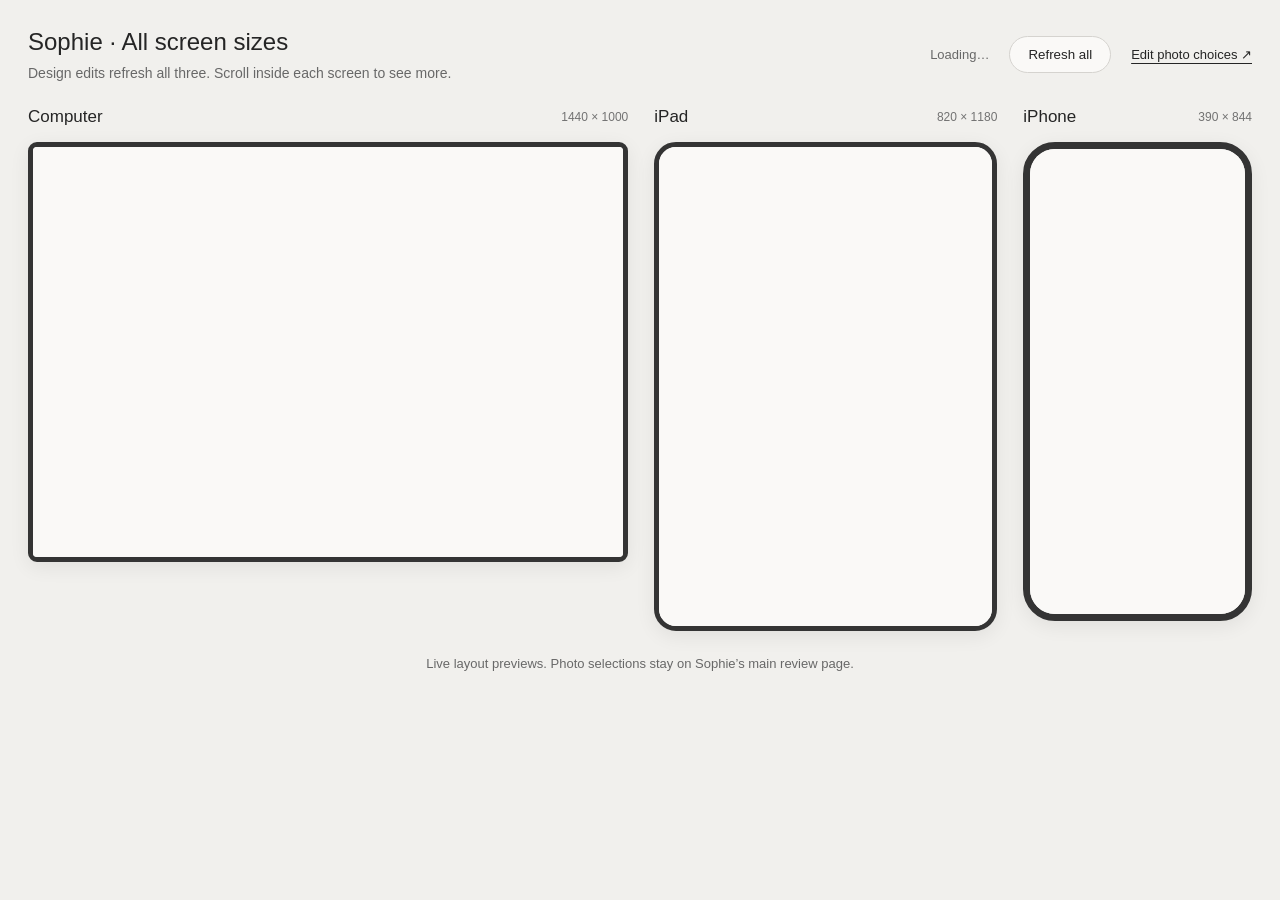
==== preview.html @ fbcd8a3f "Refine mobile photo review and add live device previews (v1.0.1)" ====
<!doctype html>
<html lang="en">
<head><meta charset="utf-8"><meta name="viewport" content="width=device-width,initial-scale=1"><title>Sophie · All screen sizes</title><link rel="stylesheet" href="/preview.css"></head>
<body>
<header><div><h1>Sophie · All screen sizes</h1><p>Design edits refresh all three. Scroll inside each screen to see more.</p></div><div class="controls"><span id="preview-status" role="status">Loading…</span><button id="refresh" type="button">Refresh all</button><a href="http://127.0.0.1:4188/" target="_blank" rel="noopener">Edit photo choices ↗</a></div></header>
<main>
<section class="device desktop"><h2>Computer <span>1440 × 1000</span></h2><div class="screen"><iframe title="Computer preview" data-width="1440" data-height="1000"></iframe></div></section>
<section class="device tablet"><h2>iPad <span>820 × 1180</span></h2><div class="screen"><iframe title="iPad preview" data-width="820" data-height="1180"></iframe></div></section>
<section class="device phone"><h2>iPhone <span>390 × 844</span></h2><div class="screen"><iframe title="iPhone preview" data-width="390" data-height="844"></iframe></div></section>
</main>
<footer>Live layout previews. Photo selections stay on Sophie’s main review page.</footer>
<script src="/preview.js"></script>
</body></html>
---- preview.css ----
*{box-sizing:border-box}body{margin:0;padding:28px;font-family:Arial,sans-serif;background:#f1f0ed;color:#252525}header{display:flex;align-items:center;justify-content:space-between;gap:24px;margin-bottom:26px}h1{font-size:24px;margin:0 0 9px;font-weight:500}p{margin:0;color:#686868;font-size:14px}.controls{display:flex;align-items:center;gap:20px;font-size:13px}.controls span{color:#686868}button,a{color:inherit}button{border:1px solid #d5d3cf;background:#faf9f7;border-radius:24px;padding:10px 18px;cursor:pointer}a{text-underline-offset:4px}main{display:grid;grid-template-columns:2.1fr 1.2fr .8fr;gap:26px;align-items:start}h2{font-size:17px;font-weight:500;display:flex;justify-content:space-between;gap:12px;margin:0 0 15px}h2 span{font-size:12px;color:#727272;align-self:center}.screen{position:relative;overflow:hidden;background:#faf9f7;box-shadow:0 5px 20px #00000012;border:5px solid #343434;border-radius:20px}.desktop .screen{border-radius:9px}.tablet .screen{border-radius:22px}.phone .screen{border-radius:32px;border-width:7px}iframe{position:absolute;top:0;left:0;border:0;transform-origin:top left;background:#faf9f7}footer{color:#686868;font-size:13px;margin-top:25px;text-align:center}@media(max-width:900px){body{padding:20px}header,main,footer{min-width:1000px}}
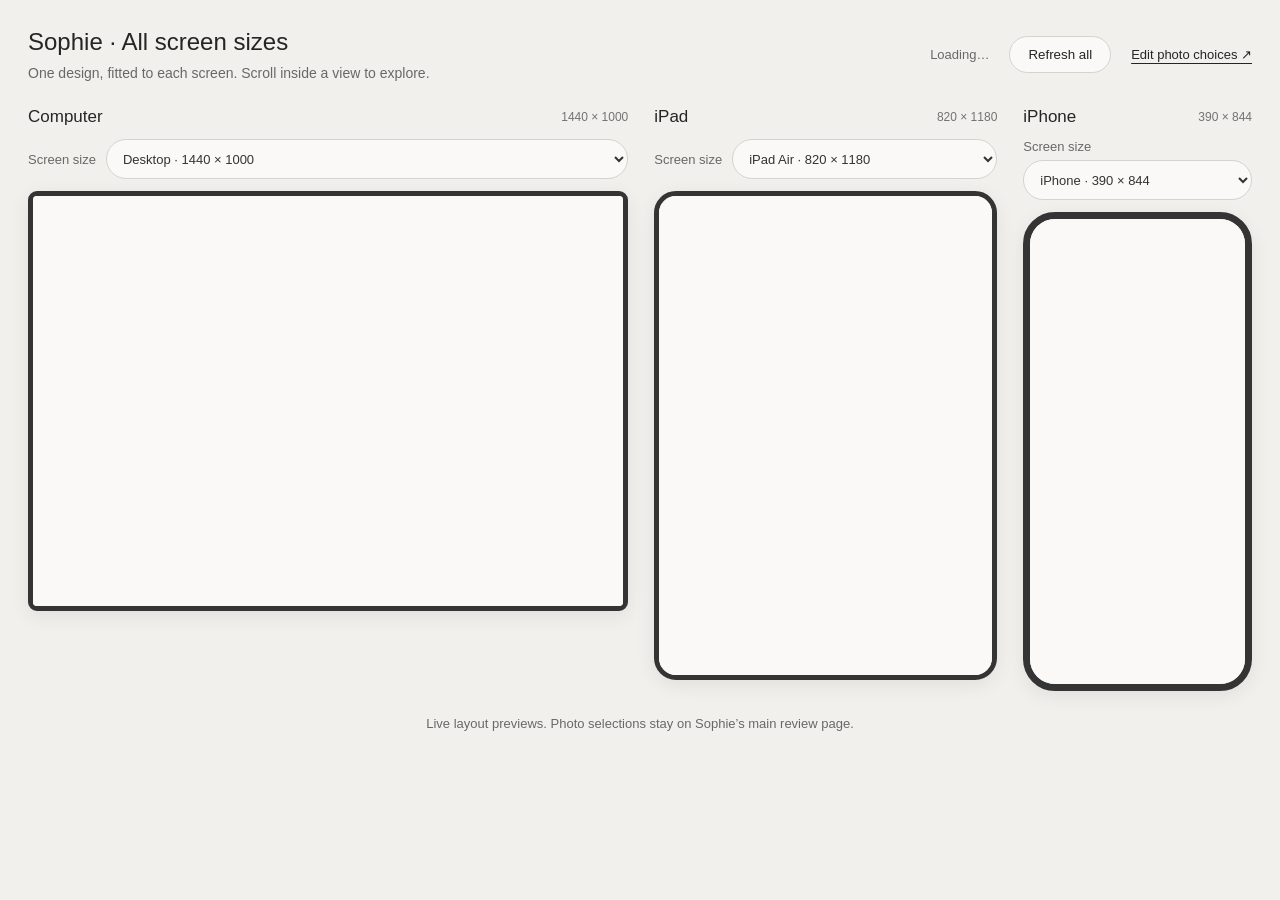
==== commit d1e97b0d: "Siam 69 Lord · Sophie's V2: responsive photo review" ====
--- a/preview.html
+++ b/preview.html
@@ -2,11 +2,11 @@
 <html lang="en">
 <head><meta charset="utf-8"><meta name="viewport" content="width=device-width,initial-scale=1"><title>Sophie · All screen sizes</title><link rel="stylesheet" href="/preview.css"></head>
 <body>
-<header><div><h1>Sophie · All screen sizes</h1><p>Design edits refresh all three. Scroll inside each screen to see more.</p></div><div class="controls"><span id="preview-status" role="status">Loading…</span><button id="refresh" type="button">Refresh all</button><a href="http://127.0.0.1:4188/" target="_blank" rel="noopener">Edit photo choices ↗</a></div></header>
+<header><div><h1>Sophie · All screen sizes</h1><p>One design, fitted to each screen. Scroll inside a view to explore.</p></div><div class="controls"><span id="preview-status" role="status">Loading…</span><button id="refresh" type="button">Refresh all</button><a href="http://127.0.0.1:4188/" target="_blank" rel="noopener">Edit photo choices ↗</a></div></header>
 <main>
-<section class="device desktop"><h2>Computer <span>1440 × 1000</span></h2><div class="screen"><iframe title="Computer preview" data-width="1440" data-height="1000"></iframe></div></section>
-<section class="device tablet"><h2>iPad <span>820 × 1180</span></h2><div class="screen"><iframe title="iPad preview" data-width="820" data-height="1180"></iframe></div></section>
-<section class="device phone"><h2>iPhone <span>390 × 844</span></h2><div class="screen"><iframe title="iPhone preview" data-width="390" data-height="844"></iframe></div></section>
+<section class="device desktop"><h2>Computer <span id="computer-dimensions">1440 × 1000</span></h2><label class="screen-size">Screen size <select id="computer-size"><option value="1280x800">Laptop · 1280 × 800</option><option value="1440x1000" selected>Desktop · 1440 × 1000</option><option value="1920x1080">Large · 1920 × 1080</option><option value="2560x1440">Wide · 2560 × 1440</option><option value="3440x1440">Ultrawide · 3440 × 1440</option></select></label><div class="screen"><iframe title="Computer preview" data-width="1440" data-height="1000"></iframe></div></section>
+<section class="device tablet"><h2>iPad <span id="tablet-dimensions">820 × 1180</span></h2><label class="screen-size">Screen size <select id="tablet-size"><option value="768x1024">iPad · 768 × 1024</option><option value="820x1180" selected>iPad Air · 820 × 1180</option><option value="1024x1366">iPad Pro · 1024 × 1366</option><option value="1180x820">Landscape · 1180 × 820</option></select></label><div class="screen"><iframe title="iPad preview" data-width="820" data-height="1180"></iframe></div></section>
+<section class="device phone"><h2>iPhone <span id="phone-dimensions">390 × 844</span></h2><label class="screen-size">Screen size <select id="phone-size"><option value="320x568">Small · 320 × 568</option><option value="390x844" selected>iPhone · 390 × 844</option><option value="430x932">Large · 430 × 932</option><option value="844x390">Landscape · 844 × 390</option></select></label><div class="screen"><iframe title="iPhone preview" data-width="390" data-height="844"></iframe></div></section>
 </main>
 <footer>Live layout previews. Photo selections stay on Sophie’s main review page.</footer>
 <script src="/preview.js"></script>
--- a/preview.css
+++ b/preview.css
@@ -1 +1,7 @@
 *{box-sizing:border-box}body{margin:0;padding:28px;font-family:Arial,sans-serif;background:#f1f0ed;color:#252525}header{display:flex;align-items:center;justify-content:space-between;gap:24px;margin-bottom:26px}h1{font-size:24px;margin:0 0 9px;font-weight:500}p{margin:0;color:#686868;font-size:14px}.controls{display:flex;align-items:center;gap:20px;font-size:13px}.controls span{color:#686868}button,a{color:inherit}button{border:1px solid #d5d3cf;background:#faf9f7;border-radius:24px;padding:10px 18px;cursor:pointer}a{text-underline-offset:4px}main{display:grid;grid-template-columns:2.1fr 1.2fr .8fr;gap:26px;align-items:start}h2{font-size:17px;font-weight:500;display:flex;justify-content:space-between;gap:12px;margin:0 0 15px}h2 span{font-size:12px;color:#727272;align-self:center}.screen{position:relative;overflow:hidden;background:#faf9f7;box-shadow:0 5px 20px #00000012;border:5px solid #343434;border-radius:20px}.desktop .screen{border-radius:9px}.tablet .screen{border-radius:22px}.phone .screen{border-radius:32px;border-width:7px}iframe{position:absolute;top:0;left:0;border:0;transform-origin:top left;background:#faf9f7}footer{color:#686868;font-size:13px;margin-top:25px;text-align:center}@media(max-width:900px){body{padding:20px}header,main,footer{min-width:1000px}}
+
+.screen-size{display:flex;align-items:center;gap:10px;font-size:13px;color:#686868;margin:-3px 0 12px}
+.screen-size select{font:inherit;color:#333;background:#faf9f7;border:1px solid #d5d3cf;border-radius:999px;padding:8px 12px;min-height:40px;max-width:100%}
+@media(max-width:900px){header,main,footer{min-width:0}header{flex-wrap:wrap}main{grid-template-columns:1fr}.device{max-width:760px;width:100%;margin:auto}.phone{max-width:390px}.controls{flex-wrap:wrap;gap:12px}}
+
+.screen-size{flex-wrap:wrap;row-gap:6px}.screen-size select{min-width:0;flex:1 1 170px}
